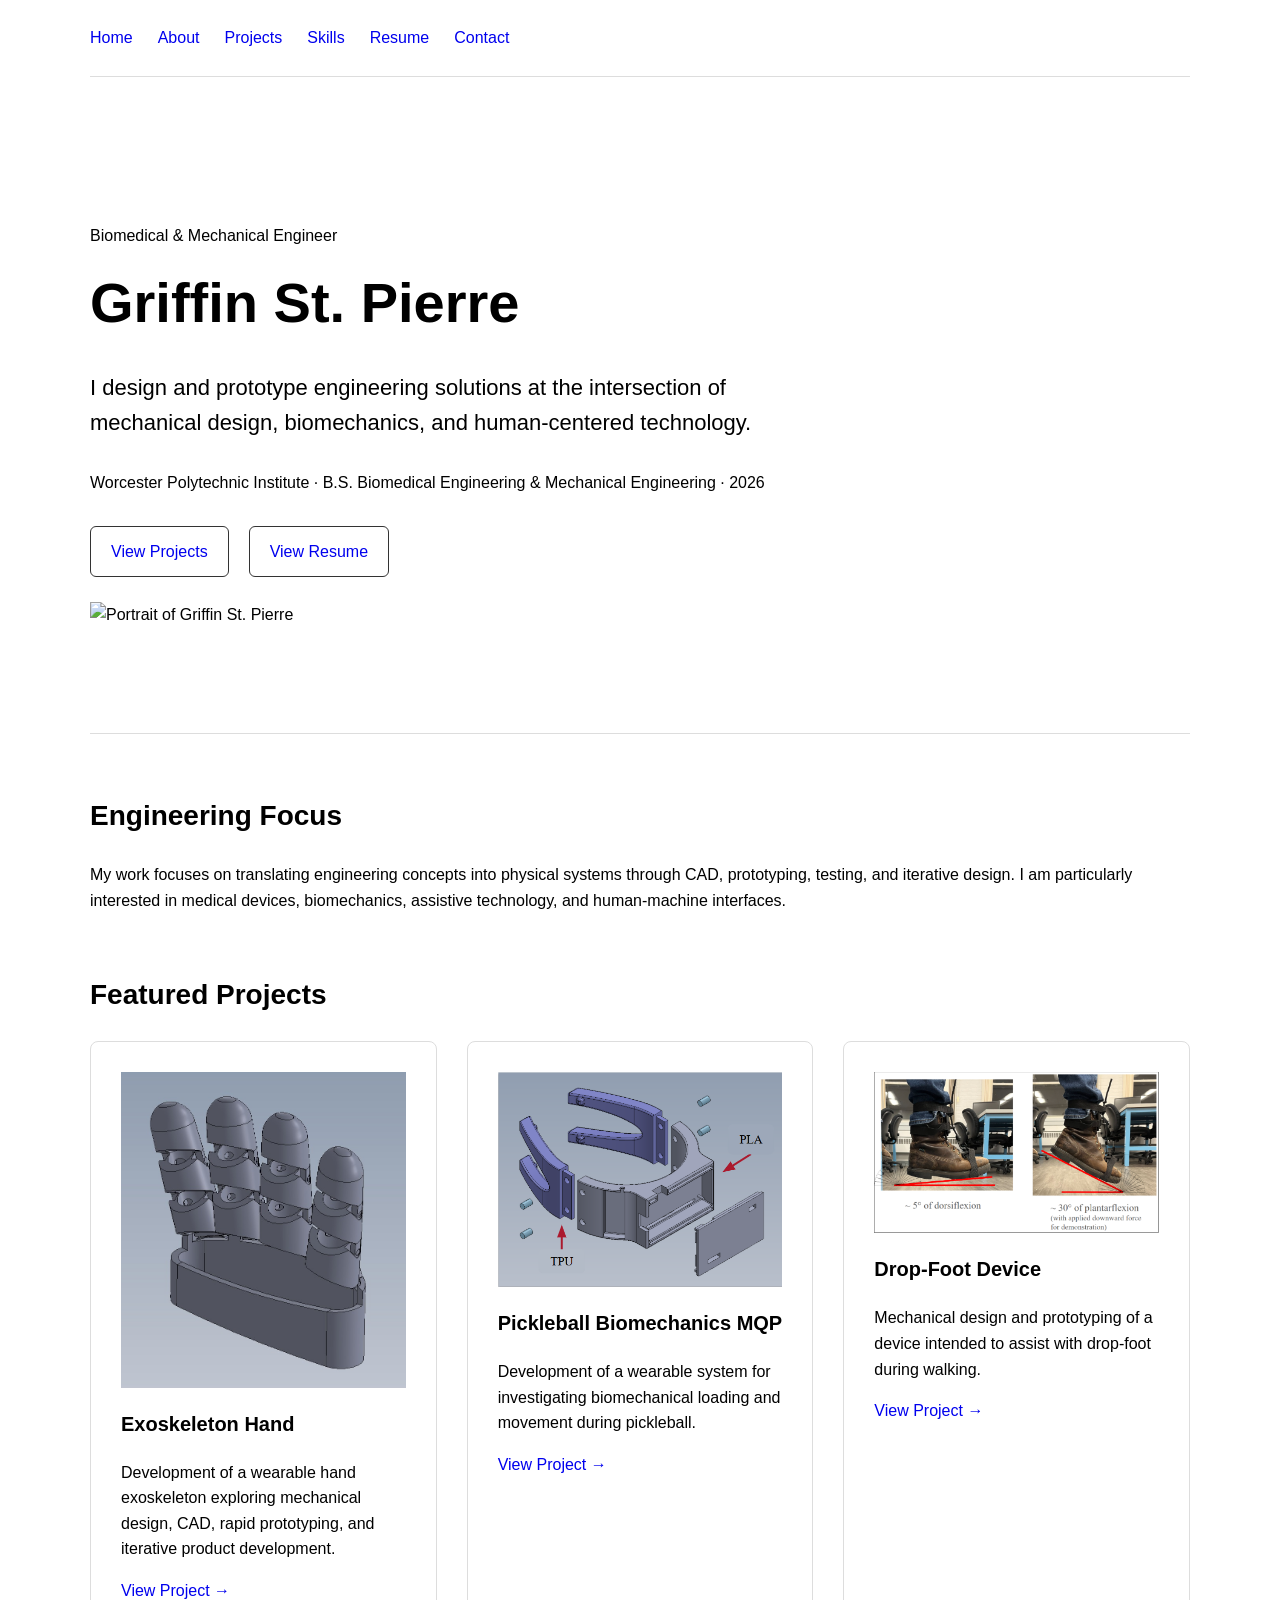
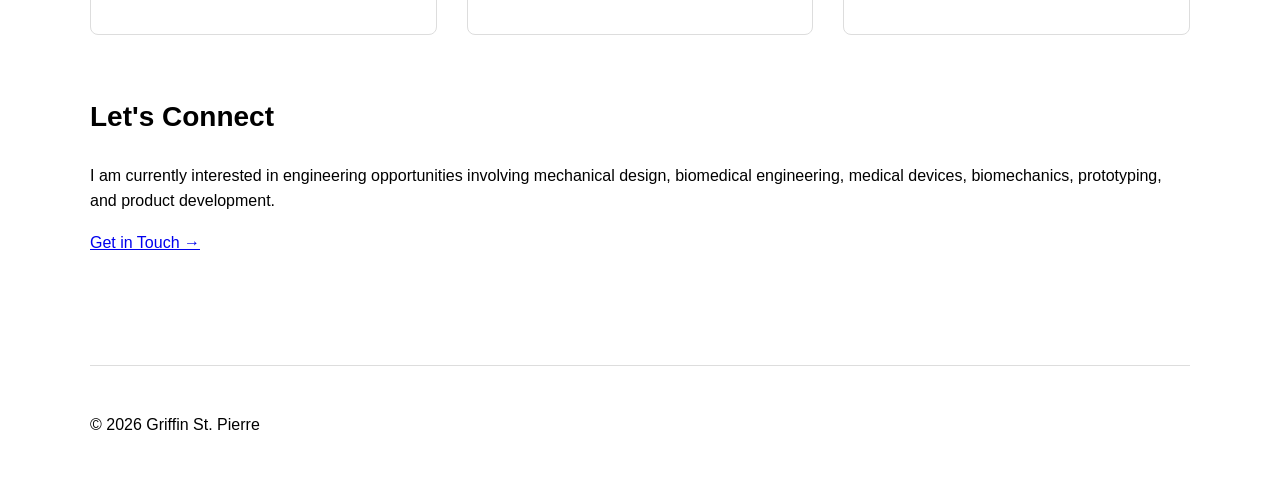
==== index.html @ fc47daeb "Update index.html" ====
<!DOCTYPE html>
<html lang="en">

<head>
    <meta charset="UTF-8">
    <meta name="viewport" content="width=device-width, initial-scale=1.0">

    <title>Griffin St. Pierre | Biomedical & Mechanical Engineer</title>
    
    <link rel="stylesheet" href="css/style.css">
</head>

<body>

    <header>
        <nav>
            <a href="index.html">Home</a>
            <a href="about.html">About</a>
            <a href="projects.html">Projects</a>
            <a href="skills.html">Skills</a>
            <a href="resume.html">Resume</a>
            <a href="contact.html">Contact</a>
        </nav>
    </header>

<main>

<section class="hero">

    <div class="hero-content">

        <p class="eyebrow">
            Biomedical & Mechanical Engineer
        </p>

        <h1>Griffin St. Pierre</h1>

        <p class="hero-description">
            I design and prototype engineering solutions at the intersection
            of mechanical design, biomechanics, and human-centered technology.
        </p>

        <p class="hero-credentials">
            Worcester Polytechnic Institute · B.S. Biomedical Engineering & Mechanical Engineering · 2026
        </p>

        <div class="hero-links">

            <a href="projects.html">
                View Projects
            </a>

            <a href="resume.html">
                View Resume
            </a>

        </div>

    </div>


    <div class="hero-image">

        <img
            src="images/profile.jpg"
            alt="Portrait of Griffin St. Pierre"
        >

    </div>

</section>

    <section>

        <h2>Engineering Focus</h2>

        <p>
            My work focuses on translating engineering concepts into
            physical systems through CAD, prototyping, testing, and
            iterative design. I am particularly interested in medical
            devices, biomechanics, assistive technology, and
            human-machine interfaces.
        </p>

    </section>


    <section>

        <h2>Featured Projects</h2>

        <div class="featured-projects">

            <article>
                
    <img
        src="images/exoskeleton/exoskeleton-overview.jpg"
        alt="3D-printed hand exoskeleton prototype"
    >
                
                <h3>Exoskeleton Hand</h3>

                <p>
                    Development of a wearable hand exoskeleton exploring
                    mechanical design, CAD, rapid prototyping, and
                    iterative product development.
                </p>

                <a href="projects/exoskeleton.html">
                    View Project →
                </a>

            </article>


            <article>

    <img
        src="images/MQP/mqp-heel-cuff-cad.png"
        alt="3D-printed heel cuff prototype"
    >

                <h3>Pickleball Biomechanics MQP</h3>

                <p>
                    Development of a wearable system for investigating
                    biomechanical loading and movement during pickleball.
                </p>

                <a href="projects/mqp.html">
                    View Project →
                </a>

            </article>


            <article>

    <img
        src="images/drop-foot/drop-foot-testing.png"
        alt="3D-printed drop-foot housing prototype"
    >
                
                <h3>Drop-Foot Device</h3>

                <p>
                    Mechanical design and prototyping of a device intended
                    to assist with drop-foot during walking.
                </p>

                <a href="projects/drop-foot.html">
                    View Project →
                </a>

            </article>

        </div>

    </section>


    <section>

        <h2>Let's Connect</h2>

        <p>
            I am currently interested in engineering opportunities involving
            mechanical design, biomedical engineering, medical devices,
            biomechanics, prototyping, and product development.
        </p>

        <a href="contact.html">
            Get in Touch →
        </a>

    </section>

</main>

    <footer>
        <p>© 2026 Griffin St. Pierre</p>
    </footer>

</body>

</html>
---- css/style.css ----
/* =========================
   Base Styles
   ========================= */

body {
    font-family: Arial, sans-serif;
    max-width: 1100px;
    margin: 0 auto;
    padding: 0 30px;
    line-height: 1.6;
}


/* =========================
   Navigation
   ========================= */

nav {
    display: flex;
    align-items: center;
    gap: 25px;
    padding: 25px 0;
    border-bottom: 1px solid #ddd;
}

nav a {
    text-decoration: none;
    font-weight: 500;
}

nav a:hover {
    text-decoration: underline;
}


/* =========================
   Main Content
   ========================= */

main {
    padding: 50px 0;
}

section {
    margin-bottom: 60px;
}


/* =========================
   Typography
   ========================= */

h1 {
    font-size: 42px;
    margin-bottom: 10px;
}

h2 {
    font-size: 28px;
    margin-top: 40px;
}

h3 {
    font-size: 20px;
    margin-top: 30px;
}


/* =========================
   Images
   ========================= */

img {
    max-width: 100%;
    height: auto;
    display: block;
    margin: 25px 0;
}


/* =========================
   Footer
   ========================= */

footer {
    padding: 30px 0;
    border-top: 1px solid #ddd;
}

/* =========================
   Project Grid
   ========================= */

.project-grid {
    display: grid;
    grid-template-columns: repeat(3, minmax(0, 1fr));
    gap: 30px;
    margin-top: 30px;
}

.project-grid article {
    border: 1px solid #ddd;
    border-radius: 8px;
    padding: 30px;
    margin: 0;
}

/* =========================
   Responsive Project Grid
   ========================= */

@media (max-width: 800px) {

    nav {
        flex-wrap: wrap;
        gap: 15px;
    }

    .project-grid,
    .featured-projects {
        grid-template-columns: 1fr;
    }

    .project-hero {
        padding: 30px 0 50px 0; 
    }
   
    .project-details {
        grid-template-columns: 1fr 1fr;   
    }
   
}

/* =========================
   Homepage Hero
   ========================= */

.hero {
    padding: 80px 0;
    border-bottom: 1px solid #ddd;
}

.eyebrow {
    font-size: 16px;
    margin-bottom: 10px;
}

.hero h1 {
    font-size: 56px;
    margin: 0 0 20px 0;
}

.hero-description {
    max-width: 700px;
    font-size: 22px;
    margin-bottom: 30px;
}

.hero-credentials {
    font-size: 16px;
    margin-bottom: 30px;
}

.hero-links {
    display: flex;
    gap: 20px;
}

.hero-links a {
    text-decoration: none;
    padding: 12px 20px;
    border: 1px solid #333;
    border-radius: 6px;
}

/* =========================
   Featured Projects
   ========================= */

.featured-projects {
    display: grid;
    grid-template-columns: repeat(3, minmax(0, 1fr));
    gap: 30px;
}

.featured-projects article {
    padding: 30px;
    border: 1px solid #ddd;
    border-radius: 8px;
    margin: 0;
}

.featured-projects h3 {
    margin-top: 0;
}

.featured-projects a {
    text-decoration: none;
}

.featured-projects img {
    width: 100%;
    height: auto;
    margin: 0 0 20px 0;
}

/* =========================
   About Page
   ========================= */

.about-intro {
    max-width: 800px;
    font-size: 22px;
}

/* =========================
   Project Hero
   ========================= */

.project-hero {
    padding: 50px 0 70px 0;
    border-bottom: 1px solid #ddd;
    margin-bottom: 60px;
}

.project-hero-text {
    max-width: 800px;
}

.project-intro {
    max-width: 800px;
    font-size: 21px;
}

.project-hero img {
    max-width: 750px;
    width: 100%;
    height: auto;
    margin: 40px 0 0 0;
}

/* =========================
   Project Details
   ========================= */

.project-details {
    display: grid;
    grid-template-columns: repeat(4, minmax(0, 1fr));
    gap: 25px;
    padding: 30px 0;
    border-bottom: 1px solid #ddd;
    margin-bottom: 60px;
}

.project-details strong {
    display: block;
    margin-bottom: 5px;
}

.project-details p {
    margin: 0;
}

/* =========================
   Project Figures
   ========================= */

.project-figure {
    margin: 40px auto;
    max-width: 850px;
}

.project-figure img {
    width: 100%;
    height: auto;
    margin: 0;
}

.project-figure figcaption {
    margin-top: 10px;
    font-size: 14px;
}
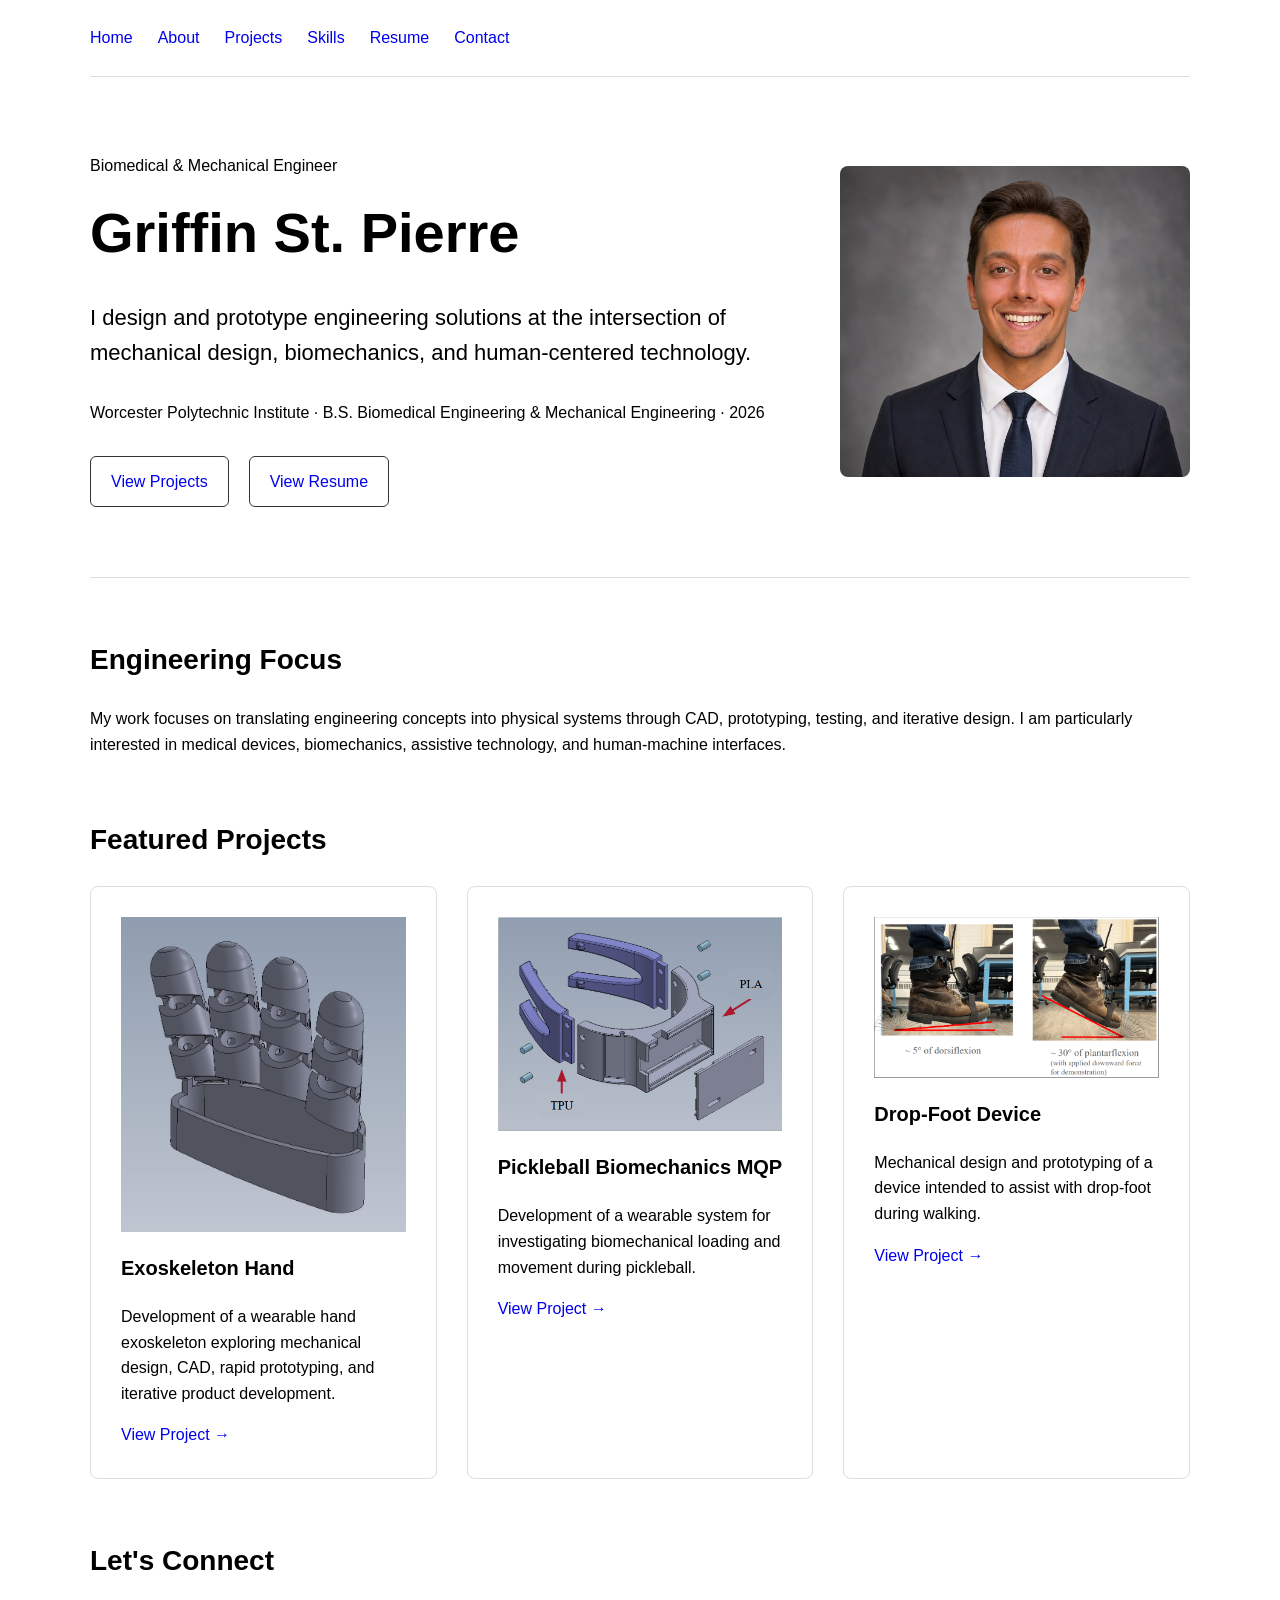
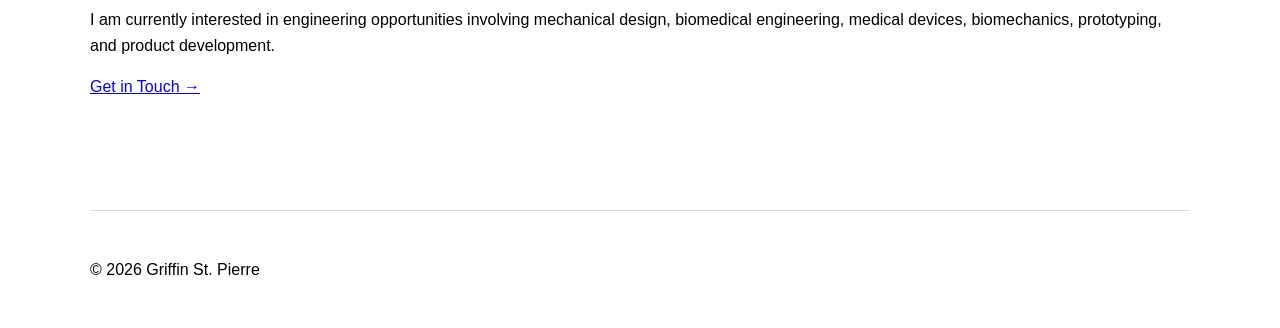
==== commit 12ceb6dc: "Update index.html" ====
--- a/index.html
+++ b/index.html
@@ -62,7 +62,7 @@
     <div class="hero-image">
 
         <img
-            src="images/profile.jpg"
+            src="images/profile.PNG"
             alt="Portrait of Griffin St. Pierre"
         >
 
--- a/css/style.css
+++ b/css/style.css
@@ -38,7 +38,7 @@
    ========================= */
 
 main {
-    padding: 50px 0;
+    padding: 20px 0 50px 0;
 }
 
 section {
@@ -122,13 +122,23 @@
     }
 
     .project-hero {
-        padding: 30px 0 50px 0; 
-    }
-   
+        padding: 30px 0 50px 0;
+    }
+
     .project-details {
-        grid-template-columns: 1fr 1fr;   
-    }
-   
+        grid-template-columns: 1fr 1fr;
+    }
+
+    .hero {
+        grid-template-columns: 1fr;
+        gap: 40px;
+    }
+
+    .hero-image {
+        justify-self: start;
+        max-width: 300px;
+    }
+
 }
 
 /* =========================
@@ -280,3 +290,31 @@
     margin-top: 10px;
     font-size: 14px;
 }
+
+/* =========================
+   Homepage Hero
+   ========================= */
+
+.hero {
+    display: grid;
+    grid-template-columns: 1.3fr 0.7fr;
+    align-items: center;
+    gap: 60px;
+    padding: 40px 0 70px 0;
+}
+
+.hero-content {
+    max-width: 700px;
+}
+
+.hero-image {
+    max-width: 350px;
+    justify-self: end;
+}
+
+.hero-image img {
+    width: 100%;
+    height: auto;
+    margin: 0;
+    border-radius: 8px;
+}
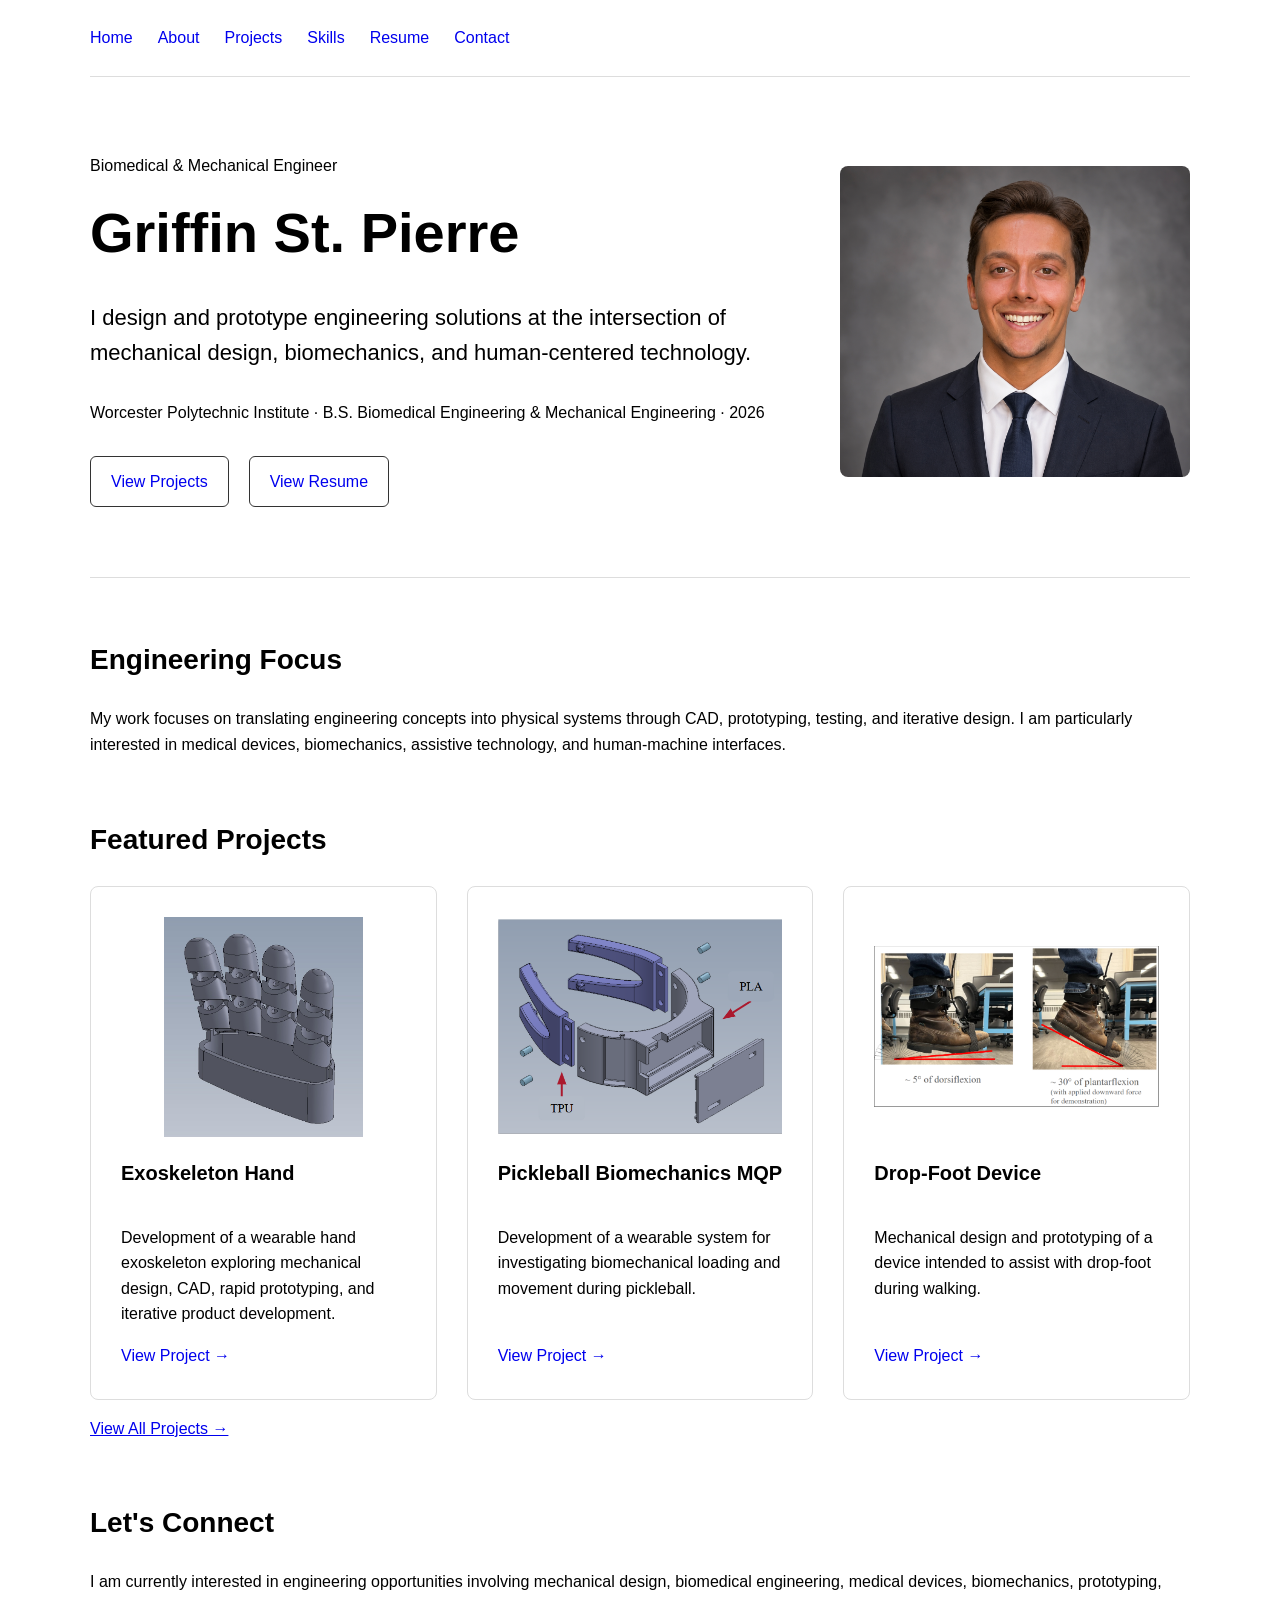
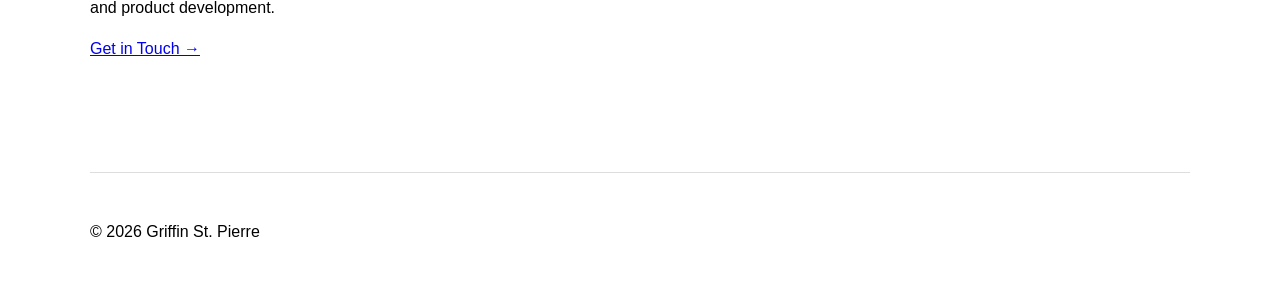
==== commit 2078768e: "Update index.html" ====
--- a/index.html
+++ b/index.html
@@ -6,7 +6,7 @@
     <meta name="viewport" content="width=device-width, initial-scale=1.0">
 
     <title>Griffin St. Pierre | Biomedical & Mechanical Engineer</title>
-    
+
     <link rel="stylesheet" href="css/style.css">
 </head>
 
@@ -23,159 +23,180 @@
         </nav>
     </header>
 
-<main>
-
-<section class="hero">
-
-    <div class="hero-content">
-
-        <p class="eyebrow">
-            Biomedical & Mechanical Engineer
-        </p>
-
-        <h1>Griffin St. Pierre</h1>
-
-        <p class="hero-description">
-            I design and prototype engineering solutions at the intersection
-            of mechanical design, biomechanics, and human-centered technology.
-        </p>
-
-        <p class="hero-credentials">
-            Worcester Polytechnic Institute · B.S. Biomedical Engineering & Mechanical Engineering · 2026
-        </p>
-
-        <div class="hero-links">
-
-            <a href="projects.html">
-                View Projects
+
+    <main>
+
+        <!-- Hero -->
+
+        <section class="hero">
+
+            <div class="hero-content">
+
+                <p class="eyebrow">
+                    Biomedical & Mechanical Engineer
+                </p>
+
+                <h1>Griffin St. Pierre</h1>
+
+                <p class="hero-description">
+                    I design and prototype engineering solutions at the
+                    intersection of mechanical design, biomechanics, and
+                    human-centered technology.
+                </p>
+
+                <p class="hero-credentials">
+                    Worcester Polytechnic Institute · B.S. Biomedical Engineering
+                    & Mechanical Engineering · 2026
+                </p>
+
+                <div class="hero-links">
+
+                    <a href="projects.html">
+                        View Projects
+                    </a>
+
+                    <a href="resume.html">
+                        View Resume
+                    </a>
+
+                </div>
+
+            </div>
+
+
+            <div class="hero-image">
+
+                <img
+                    src="images/profile.PNG"
+                    alt="Portrait of Griffin St. Pierre"
+                >
+
+            </div>
+
+        </section>
+
+
+        <!-- Engineering Focus -->
+
+        <section>
+
+            <h2>Engineering Focus</h2>
+
+            <p>
+                My work focuses on translating engineering concepts into
+                physical systems through CAD, prototyping, testing, and
+                iterative design. I am particularly interested in medical
+                devices, biomechanics, assistive technology, and
+                human-machine interfaces.
+            </p>
+
+        </section>
+
+
+        <!-- Featured Projects -->
+
+        <section>
+
+            <h2>Featured Projects</h2>
+
+            <div class="featured-projects">
+
+                <article>
+
+                    <img
+                        src="images/exoskeleton/exoskeleton-overview.jpg"
+                        alt="3D-printed hand exoskeleton prototype"
+                    >
+
+                    <h3>Exoskeleton Hand</h3>
+
+                    <p>
+                        Development of a wearable hand exoskeleton exploring
+                        mechanical design, CAD, rapid prototyping, and
+                        iterative product development.
+                    </p>
+
+                    <a href="projects/exoskeleton.html">
+                        View Project →
+                    </a>
+
+                </article>
+
+
+                <article>
+
+                    <img
+                        src="images/MQP/mqp-heel-cuff-cad.png"
+                        alt="CAD model of a wearable heel-cuff system"
+                    >
+
+                    <h3>Pickleball Biomechanics MQP</h3>
+
+                    <p>
+                        Development of a wearable system for investigating
+                        biomechanical loading and movement during pickleball.
+                    </p>
+
+                    <a href="projects/mqp.html">
+                        View Project →
+                    </a>
+
+                </article>
+
+
+                <article>
+
+                    <img
+                        src="images/drop-foot/drop-foot-testing.png"
+                        alt="3D-printed drop-foot device prototype during testing"
+                    >
+
+                    <h3>Drop-Foot Device</h3>
+
+                    <p>
+                        Mechanical design and prototyping of a device intended
+                        to assist with drop-foot during walking.
+                    </p>
+
+                    <a href="projects/drop-foot.html">
+                        View Project →
+                    </a>
+
+                </article>
+
+            </div>
+
+
+            <p class="featured-projects-link">
+                <a href="projects.html">
+                    View All Projects →
+                </a>
+            </p>
+
+        </section>
+
+
+        <!-- Contact -->
+
+        <section>
+
+            <h2>Let's Connect</h2>
+
+            <p>
+                I am currently interested in engineering opportunities
+                involving mechanical design, biomedical engineering,
+                medical devices, biomechanics, prototyping, and product
+                development.
+            </p>
+
+            <a href="contact.html">
+                Get in Touch →
             </a>
 
-            <a href="resume.html">
-                View Resume
-            </a>
-
-        </div>
-
-    </div>
-
-
-    <div class="hero-image">
-
-        <img
-            src="images/profile.PNG"
-            alt="Portrait of Griffin St. Pierre"
-        >
-
-    </div>
-
-</section>
-
-    <section>
-
-        <h2>Engineering Focus</h2>
-
-        <p>
-            My work focuses on translating engineering concepts into
-            physical systems through CAD, prototyping, testing, and
-            iterative design. I am particularly interested in medical
-            devices, biomechanics, assistive technology, and
-            human-machine interfaces.
-        </p>
-
-    </section>
-
-
-    <section>
-
-        <h2>Featured Projects</h2>
-
-        <div class="featured-projects">
-
-            <article>
-                
-    <img
-        src="images/exoskeleton/exoskeleton-overview.jpg"
-        alt="3D-printed hand exoskeleton prototype"
-    >
-                
-                <h3>Exoskeleton Hand</h3>
-
-                <p>
-                    Development of a wearable hand exoskeleton exploring
-                    mechanical design, CAD, rapid prototyping, and
-                    iterative product development.
-                </p>
-
-                <a href="projects/exoskeleton.html">
-                    View Project →
-                </a>
-
-            </article>
-
-
-            <article>
-
-    <img
-        src="images/MQP/mqp-heel-cuff-cad.png"
-        alt="3D-printed heel cuff prototype"
-    >
-
-                <h3>Pickleball Biomechanics MQP</h3>
-
-                <p>
-                    Development of a wearable system for investigating
-                    biomechanical loading and movement during pickleball.
-                </p>
-
-                <a href="projects/mqp.html">
-                    View Project →
-                </a>
-
-            </article>
-
-
-            <article>
-
-    <img
-        src="images/drop-foot/drop-foot-testing.png"
-        alt="3D-printed drop-foot housing prototype"
-    >
-                
-                <h3>Drop-Foot Device</h3>
-
-                <p>
-                    Mechanical design and prototyping of a device intended
-                    to assist with drop-foot during walking.
-                </p>
-
-                <a href="projects/drop-foot.html">
-                    View Project →
-                </a>
-
-            </article>
-
-        </div>
-
-    </section>
-
-
-    <section>
-
-        <h2>Let's Connect</h2>
-
-        <p>
-            I am currently interested in engineering opportunities involving
-            mechanical design, biomedical engineering, medical devices,
-            biomechanics, prototyping, and product development.
-        </p>
-
-        <a href="contact.html">
-            Get in Touch →
-        </a>
-
-    </section>
-
-</main>
+        </section>
+
+    </main>
+
 
     <footer>
         <p>© 2026 Griffin St. Pierre</p>
--- a/css/style.css
+++ b/css/style.css
@@ -198,6 +198,8 @@
     border: 1px solid #ddd;
     border-radius: 8px;
     margin: 0;
+    display: flex;
+    flex-direction: column;
 }
 
 .featured-projects h3 {
@@ -210,8 +212,13 @@
 
 .featured-projects img {
     width: 100%;
-    height: auto;
+    height: 220px;
+    object-fit: contain;
     margin: 0 0 20px 0;
+}
+
+.featured-projects article a {
+    margin-top: auto;
 }
 
 /* =========================
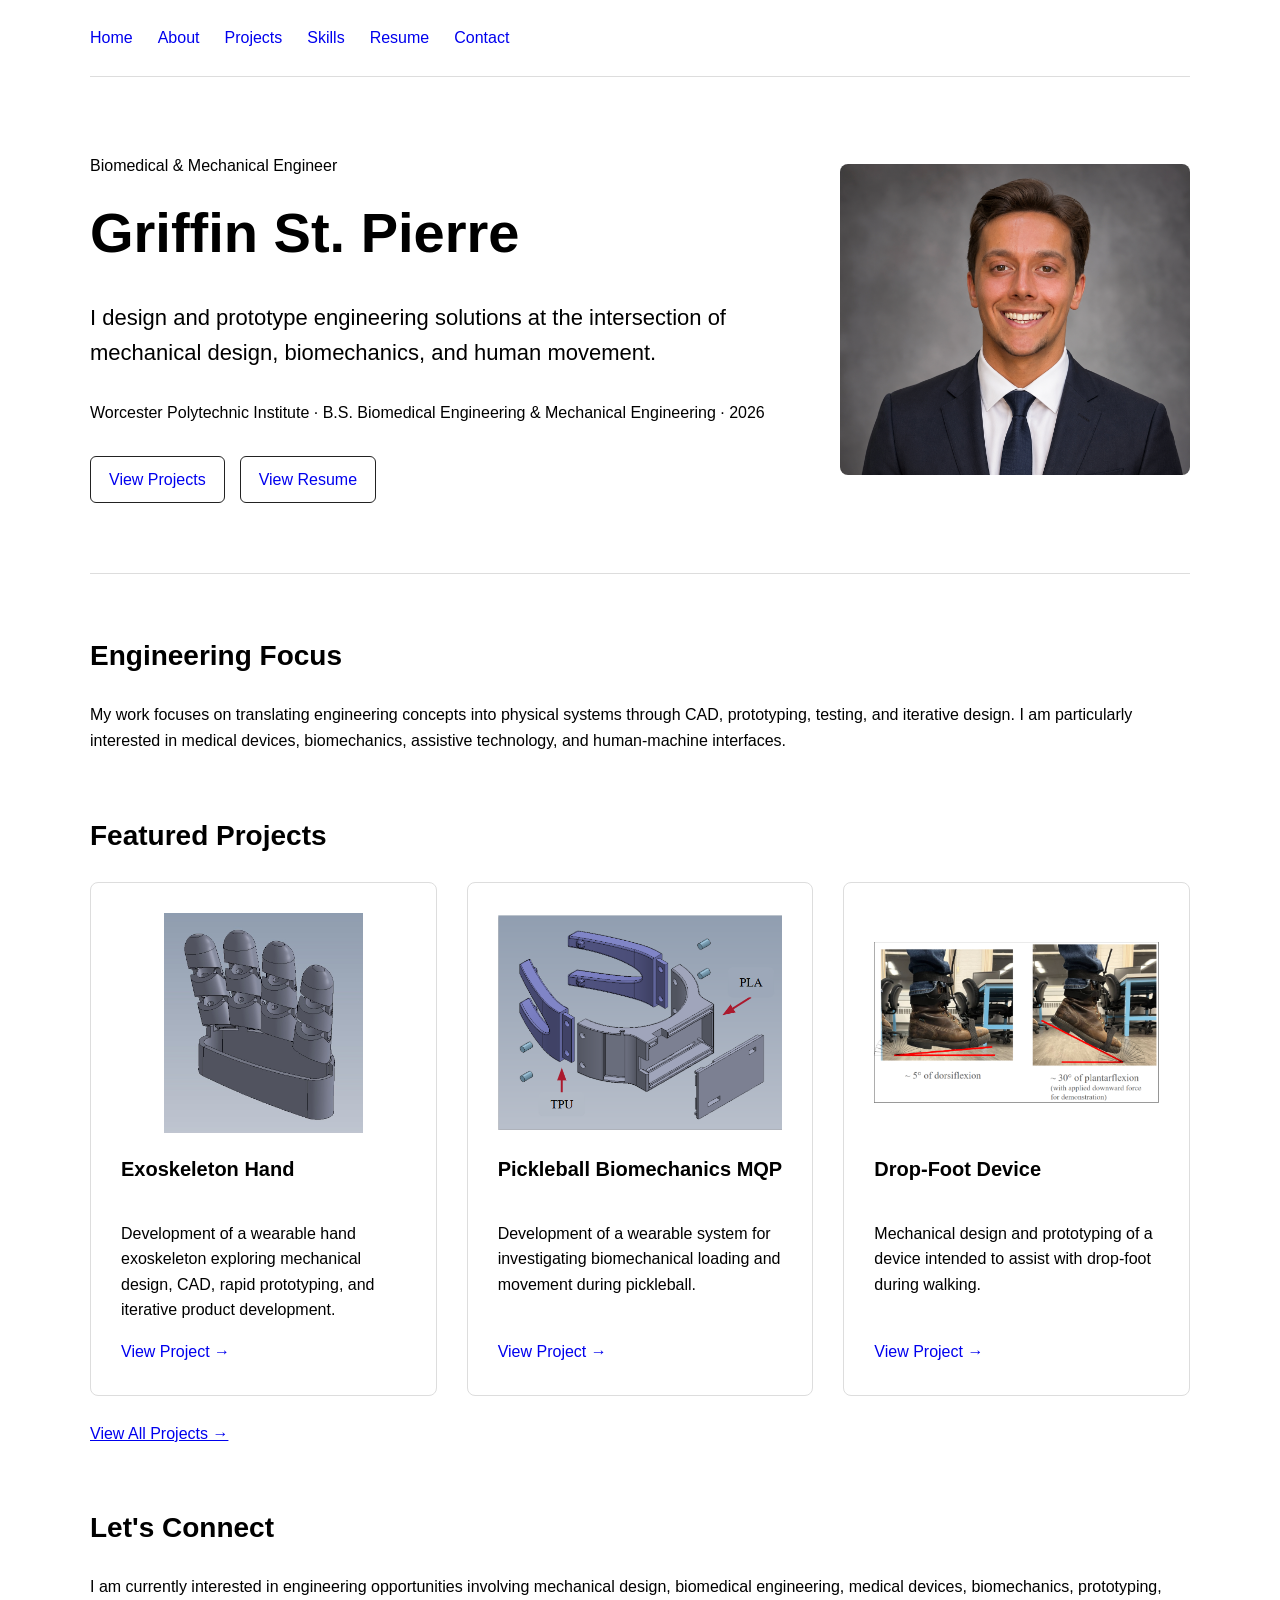
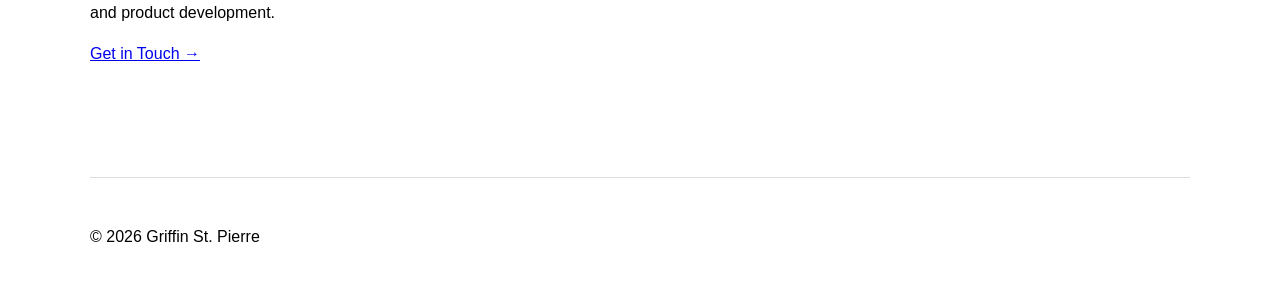
==== commit 0b859945: "Update index.html" ====
--- a/index.html
+++ b/index.html
@@ -39,9 +39,7 @@
                 <h1>Griffin St. Pierre</h1>
 
                 <p class="hero-description">
-                    I design and prototype engineering solutions at the
-                    intersection of mechanical design, biomechanics, and
-                    human-centered technology.
+                    I design and prototype engineering solutions at the intersection of mechanical design, biomechanics, and human movement.
                 </p>
 
                 <p class="hero-credentials">
--- a/css/style.css
+++ b/css/style.css
@@ -26,6 +26,7 @@
 nav a {
     text-decoration: none;
     font-weight: 500;
+    font-size: 16px;
 }
 
 nav a:hover {
@@ -87,6 +88,7 @@
     border-top: 1px solid #ddd;
 }
 
+
 /* =========================
    Project Grid
    ========================= */
@@ -105,49 +107,34 @@
     margin: 0;
 }
 
-/* =========================
-   Responsive Project Grid
-   ========================= */
-
-@media (max-width: 800px) {
-
-    nav {
-        flex-wrap: wrap;
-        gap: 15px;
-    }
-
-    .project-grid,
-    .featured-projects {
-        grid-template-columns: 1fr;
-    }
-
-    .project-hero {
-        padding: 30px 0 50px 0;
-    }
-
-    .project-details {
-        grid-template-columns: 1fr 1fr;
-    }
-
-    .hero {
-        grid-template-columns: 1fr;
-        gap: 40px;
-    }
-
-    .hero-image {
-        justify-self: start;
-        max-width: 300px;
-    }
-
-}
 
 /* =========================
    Homepage Hero
    ========================= */
 
 .hero {
-    padding: 80px 0;
+    display: grid;
+    grid-template-columns: 1.3fr 0.7fr;
+    align-items: center;
+    gap: 60px;
+    padding: 40px 0 70px 0;
     border-bottom: 1px solid #ddd;
+}
+
+.hero-content {
+    max-width: 700px;
+}
+
+.hero-image {
+    max-width: 350px;
+    justify-self: end;
+}
+
+.hero-image img {
+    width: 100%;
+    height: auto;
+    margin: 0;
+    border-radius: 8px;
 }
 
 .eyebrow {
@@ -173,15 +160,21 @@
 
 .hero-links {
     display: flex;
-    gap: 20px;
+    gap: 15px;
+    margin-top: 10px;
 }
 
 .hero-links a {
     text-decoration: none;
-    padding: 12px 20px;
-    border: 1px solid #333;
+    padding: 10px 18px;
+    border: 1px solid #222;
     border-radius: 6px;
 }
+
+.hero-links a:hover {
+    background: #f5f5f5;
+}
+
 
 /* =========================
    Featured Projects
@@ -204,10 +197,6 @@
 
 .featured-projects h3 {
     margin-top: 0;
-}
-
-.featured-projects a {
-    text-decoration: none;
 }
 
 .featured-projects img {
@@ -219,7 +208,13 @@
 
 .featured-projects article a {
     margin-top: auto;
-}
+    text-decoration: none;
+}
+
+.featured-projects-link {
+    margin-top: 25px;
+}
+
 
 /* =========================
    About Page
@@ -229,6 +224,7 @@
     max-width: 800px;
     font-size: 22px;
 }
+
 
 /* =========================
    Project Hero
@@ -255,6 +251,7 @@
     height: auto;
     margin: 40px 0 0 0;
 }
+
 
 /* =========================
    Project Details
@@ -278,6 +275,7 @@
     margin: 0;
 }
 
+
 /* =========================
    Project Figures
    ========================= */
@@ -298,30 +296,48 @@
     font-size: 14px;
 }
 
-/* =========================
-   Homepage Hero
-   ========================= */
-
-.hero {
-    display: grid;
-    grid-template-columns: 1.3fr 0.7fr;
-    align-items: center;
-    gap: 60px;
-    padding: 40px 0 70px 0;
-}
-
-.hero-content {
-    max-width: 700px;
-}
-
-.hero-image {
-    max-width: 350px;
-    justify-self: end;
-}
-
-.hero-image img {
-    width: 100%;
-    height: auto;
-    margin: 0;
-    border-radius: 8px;
-}
+
+/* =========================
+   Responsive Layout
+   ========================= */
+
+@media (max-width: 800px) {
+
+    nav {
+        flex-wrap: wrap;
+        gap: 15px;
+    }
+
+    .project-grid,
+    .featured-projects {
+        grid-template-columns: 1fr;
+    }
+
+    .project-hero {
+        padding: 30px 0 50px 0;
+    }
+
+    .project-details {
+        grid-template-columns: 1fr 1fr;
+    }
+
+    .hero {
+        grid-template-columns: 1fr;
+        gap: 40px;
+        padding: 30px 0 50px 0;
+    }
+
+    .hero-image {
+        justify-self: start;
+        max-width: 300px;
+    }
+
+    .hero h1 {
+        font-size: 44px;
+    }
+
+    .hero-description {
+        font-size: 20px;
+    }
+
+}
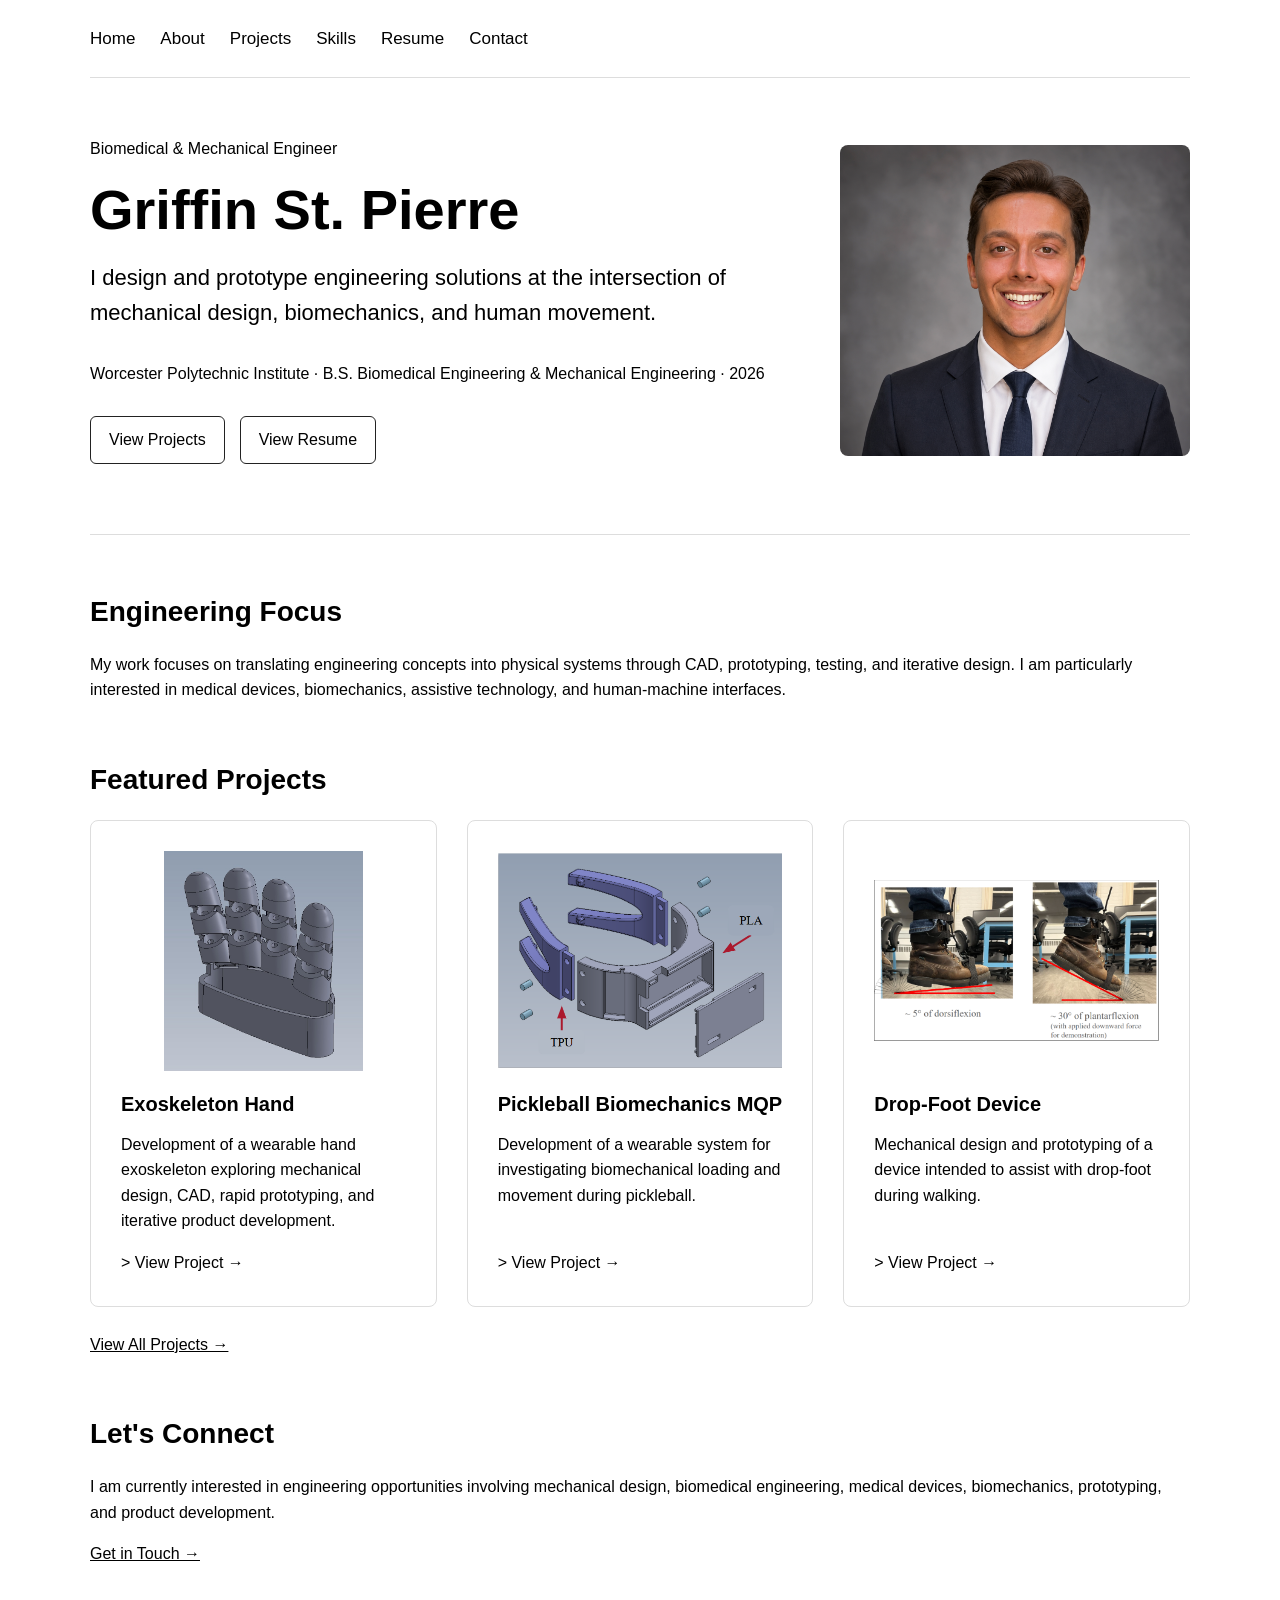
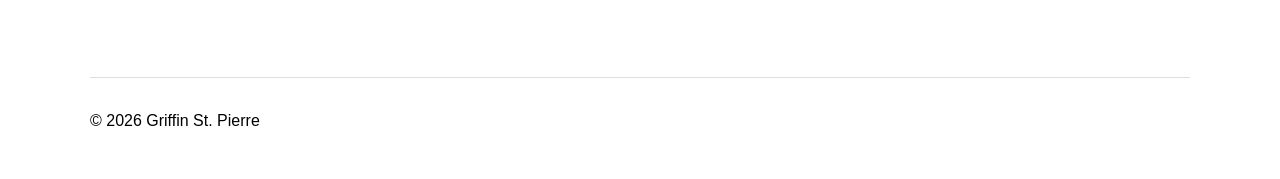
==== commit 637e1e0b: "Update index.html" ====
--- a/index.html
+++ b/index.html
@@ -114,7 +114,7 @@
                         iterative product development.
                     </p>
 
-                    <a href="projects/exoskeleton.html">
+                    <a href="projects/exoskeleton.html" class="arrow-link">>
                         View Project →
                     </a>
 
@@ -135,7 +135,7 @@
                         biomechanical loading and movement during pickleball.
                     </p>
 
-                    <a href="projects/mqp.html">
+                    <a href="projects/mqp.html" class="arrow-link">>
                         View Project →
                     </a>
 
@@ -156,7 +156,7 @@
                         to assist with drop-foot during walking.
                     </p>
 
-                    <a href="projects/drop-foot.html">
+                    <a href="projects/drop-foot.html" class="arrow-link">>
                         View Project →
                     </a>
 
--- a/css/style.css
+++ b/css/style.css
@@ -10,6 +10,14 @@
     line-height: 1.6;
 }
 
+a {
+    color: inherit;
+}
+
+p {
+    margin-top: 0;
+}
+
 
 /* =========================
    Navigation
@@ -26,7 +34,7 @@
 nav a {
     text-decoration: none;
     font-weight: 500;
-    font-size: 16px;
+    font-size: 17px;
 }
 
 nav a:hover {
@@ -53,17 +61,26 @@
 
 h1 {
     font-size: 42px;
-    margin-bottom: 10px;
+    line-height: 1.15;
+    margin: 0 0 25px 0;
 }
 
 h2 {
     font-size: 28px;
+    line-height: 1.2;
     margin-top: 40px;
 }
 
 h3 {
     font-size: 20px;
+    line-height: 1.3;
     margin-top: 30px;
+}
+
+.eyebrow {
+    font-size: 16px;
+    line-height: 1.4;
+    margin: 0 0 18px 0;
 }
 
 
@@ -86,25 +103,6 @@
 footer {
     padding: 30px 0;
     border-top: 1px solid #ddd;
-}
-
-
-/* =========================
-   Project Grid
-   ========================= */
-
-.project-grid {
-    display: grid;
-    grid-template-columns: repeat(3, minmax(0, 1fr));
-    gap: 30px;
-    margin-top: 30px;
-}
-
-.project-grid article {
-    border: 1px solid #ddd;
-    border-radius: 8px;
-    padding: 30px;
-    margin: 0;
 }
 
 
@@ -137,13 +135,9 @@
     border-radius: 8px;
 }
 
-.eyebrow {
-    font-size: 16px;
-    margin-bottom: 10px;
-}
-
 .hero h1 {
     font-size: 56px;
+    line-height: 1.1;
     margin: 0 0 20px 0;
 }
 
@@ -175,6 +169,17 @@
     background: #f5f5f5;
 }
 
+/* =========================
+   Text Links
+   ========================= */
+
+a.arrow-link {
+    text-decoration: underline;
+}
+
+a.arrow-link:hover {
+    text-decoration: none;
+}
 
 /* =========================
    Featured Projects
@@ -196,7 +201,7 @@
 }
 
 .featured-projects h3 {
-    margin-top: 0;
+    margin: 0 0 15px 0;
 }
 
 .featured-projects img {
@@ -217,23 +222,129 @@
 
 
 /* =========================
+   Standard Page Heroes
+   ========================= */
+
+.about-hero,
+.projects-hero,
+.skills-hero,
+.resume-hero,
+.contact-hero {
+    padding: 40px 0 45px 0;
+    border-bottom: 1px solid #ddd;
+}
+
+.about-hero h1,
+.projects-hero h1,
+.skills-hero h1,
+.resume-hero h1,
+.contact-hero h1 {
+    font-size: 42px;
+    line-height: 1.15;
+    margin: 0 0 25px 0;
+}
+
+.about-intro,
+.projects-intro,
+.skills-intro,
+.resume-intro,
+.contact-intro {
+    max-width: 800px;
+    font-size: 21px;
+    line-height: 1.6;
+}
+
+
+/* =========================
    About Page
    ========================= */
 
-.about-intro {
-    max-width: 800px;
-    font-size: 22px;
-}
-
-
-/* =========================
-   Project Hero
+.about-grid {
+    display: grid;
+    grid-template-columns: repeat(2, minmax(0, 1fr));
+    gap: 30px;
+}
+
+.about-card {
+    padding: 30px;
+    border: 1px solid #ddd;
+    border-radius: 8px;
+}
+
+.about-card h2 {
+    margin: 0 0 20px 0;
+}
+
+.about-highlight {
+    padding: 40px;
+    border: 1px solid #ddd;
+    border-radius: 8px;
+    background: #fafafa;
+}
+
+.about-highlight h2 {
+    margin: 0 0 20px 0;
+}
+
+.about-highlight p {
+    max-width: 850px;
+}
+
+.about-bottom {
+    margin-bottom: 20px;
+}
+
+
+/* =========================
+   Projects Page
+   ========================= */
+
+.project-grid {
+    display: grid;
+    grid-template-columns: repeat(3, minmax(0, 1fr));
+    gap: 30px;
+}
+
+.project-grid article {
+    border: 1px solid #ddd;
+    border-radius: 8px;
+    padding: 30px;
+    margin: 0;
+    display: flex;
+    flex-direction: column;
+}
+
+.project-grid img {
+    width: 100%;
+    height: 220px;
+    object-fit: contain;
+    margin: 0 0 20px 0;
+}
+
+.project-grid h2 {
+    font-size: 24px;
+    line-height: 1.25;
+    margin: 0 0 15px 0;
+}
+
+.project-grid article a {
+    margin-top: auto;
+    text-decoration: none;
+}
+
+.project-grid article a:hover {
+    text-decoration: underline;
+}
+
+
+/* =========================
+   Project Detail Pages
    ========================= */
 
 .project-hero {
-    padding: 50px 0 70px 0;
+    padding: 50px 0 40px 0;
     border-bottom: 1px solid #ddd;
-    margin-bottom: 60px;
+    margin-bottom: 20px;
 }
 
 .project-hero-text {
@@ -275,6 +386,19 @@
     margin: 0;
 }
 
+.project-details-tight {
+    margin-top: 0;
+}
+
+
+/* Tighter spacing specifically for the
+   project details immediately following
+   the hero image. */
+
+.project-details-tight {
+    margin-top: -25px;
+}
+
 
 /* =========================
    Project Figures
@@ -296,6 +420,340 @@
     font-size: 14px;
 }
 
+.project-figure-large {
+    max-width: 950px;
+}
+
+
+/* =========================
+   Project Case Study
+   ========================= */
+
+.project-section {
+    max-width: 900px;
+    margin-bottom: 55px;
+}
+
+.project-section > h2 {
+    margin-top: 0;
+    margin-bottom: 20px;
+}
+
+.project-section > h3 {
+    margin-top: 35px;
+    margin-bottom: 10px;
+}
+
+
+/* =========================
+   Project Image Grid
+   ========================= */
+
+.project-image-grid {
+    display: grid;
+    grid-template-columns: repeat(2, minmax(0, 1fr));
+    gap: 30px;
+    margin: 30px 0;
+}
+
+.project-image-grid .project-figure {
+    margin: 0;
+    max-width: none;
+}
+
+.project-image-grid .project-figure img {
+    width: 100%;
+    height: 260px;
+    object-fit: contain;
+}
+
+
+/* =========================
+   Validation Image Grid
+   ========================= */
+
+/* Gives the validation-results figure
+   additional horizontal space while
+   keeping both figures on the same row. */
+
+.validation-image-grid {
+    grid-template-columns: 0.55fr 1.45fr;
+    align-items: start;
+}
+
+.validation-image-grid .project-figure {
+    margin: 0;
+    max-width: none;
+}
+
+.validation-image-grid .project-figure img {
+    width: 100%;
+    height: auto;
+    object-fit: contain;
+}
+
+/* =========================
+   Project Results
+   ========================= */
+
+.project-results {
+    display: grid;
+    grid-template-columns: repeat(3, minmax(0, 1fr));
+    gap: 25px;
+    margin-top: 30px;
+}
+
+.project-results strong {
+    display: block;
+    margin-bottom: 5px;
+}
+
+.project-results p {
+    margin: 0;
+}
+
+.results-followup {
+    margin-top: 2rem;
+}
+
+.project-figure-narrow {
+    max-width: 30%;
+    margin-left: auto;
+    margin-right: auto;
+}
+
+.project-figure-medium {
+    max-width: 750px;
+    margin: 2rem auto;
+}
+
+.project-figure-small {
+    max-width: 500px;
+    margin-left: auto;
+    margin-right: auto;
+}
+
+/* =========================
+   Project Contributions
+   ========================= */
+
+.project-contributions {
+    padding-left: 20px;
+}
+
+.project-contributions li {
+    margin-bottom: 10px;
+}
+
+
+/* =========================
+   Project Highlight
+   ========================= */
+
+.project-highlight {
+    padding: 40px;
+    border: 1px solid #ddd;
+    border-radius: 8px;
+    background: #fafafa;
+    margin-bottom: 55px;
+}
+
+.project-highlight h2 {
+    margin-top: 0;
+}
+
+.project-highlight p {
+    max-width: 850px;
+}
+
+
+/* =========================
+   Project Deliverables
+   ========================= */
+
+.project-deliverables {
+    padding: 40px 0 20px 0;
+    border-top: 1px solid #ddd;
+}
+
+.project-deliverables h2 {
+    margin-top: 0;
+}
+
+.project-links {
+    display: flex;
+    flex-wrap: wrap;
+    gap: 15px;
+    margin-top: 25px;
+}
+
+.project-links a {
+    text-decoration: none;
+    padding: 10px 18px;
+    border: 1px solid #222;
+    border-radius: 6px;
+}
+
+.project-links a:hover {
+    background: #f5f5f5;
+}
+
+
+/* =========================
+   Responsive Project Case Study
+   ========================= */
+
+@media (max-width: 800px) {
+
+    .project-section {
+        margin-bottom: 45px;
+    }
+
+    .project-image-grid {
+        grid-template-columns: 1fr;
+        gap: 20px;
+    }
+
+    .project-image-grid .project-figure img {
+        height: auto;
+    }
+
+    .validation-image-grid {
+        grid-template-columns: 1fr;
+    }
+
+    .project-results {
+        grid-template-columns: 1fr;
+        gap: 20px;
+    }
+
+    .project-highlight {
+        padding: 30px;
+    }
+}
+
+
+/* =========================
+   Skills Page
+   ========================= */
+
+.skills-grid {
+    display: grid;
+    grid-template-columns: repeat(2, minmax(0, 1fr));
+    gap: 30px;
+}
+
+.skill-card {
+    padding: 30px;
+    border: 1px solid #ddd;
+    border-radius: 8px;
+}
+
+.skill-card h2 {
+    font-size: 24px;
+    line-height: 1.25;
+    margin: 0 0 20px 0;
+}
+
+.skill-card ul {
+    margin: 0;
+    padding-left: 20px;
+}
+
+.skill-card li {
+    margin-bottom: 7px;
+}
+
+.skill-card-wide {
+    grid-column: 1 / -1;
+}
+
+
+/* =========================
+   Resume Page
+   ========================= */
+
+.resume-card {
+    max-width: 800px;
+    padding: 35px;
+    border: 1px solid #ddd;
+    border-radius: 8px;
+}
+
+.resume-card h2 {
+    font-size: 28px;
+    margin: 0 0 15px 0;
+}
+
+.resume-links {
+    display: flex;
+    gap: 15px;
+    flex-wrap: wrap;
+    margin-top: 25px;
+}
+
+.resume-links a {
+    text-decoration: none;
+    padding: 10px 18px;
+    border: 1px solid #222;
+    border-radius: 6px;
+}
+
+.resume-links a:hover {
+    background: #f5f5f5;
+}
+
+.resume-updated {
+    margin: 25px 0 0 0;
+    font-size: 14px;
+}
+
+
+/* =========================
+   Contact Page
+   ========================= */
+
+.contact-grid {
+    display: grid;
+    grid-template-columns: repeat(3, minmax(0, 1fr));
+    gap: 30px;
+}
+
+.contact-card {
+    padding: 30px;
+    border: 1px solid #ddd;
+    border-radius: 8px;
+    display: flex;
+    flex-direction: column;
+}
+
+.contact-card h2 {
+    font-size: 24px;
+    line-height: 1.25;
+    margin: 0 0 15px 0;
+}
+
+.contact-card p {
+    margin: 0 0 20px 0;
+}
+
+.contact-card a {
+    margin-top: auto;
+    text-decoration: none;
+}
+
+.contact-card a:hover {
+    text-decoration: underline;
+}
+
+.contact-bottom {
+    margin-bottom: 20px;
+}
+
+.contact-bottom h2 {
+    margin-top: 0;
+}
+
 
 /* =========================
    Responsive Layout
@@ -309,8 +767,18 @@
     }
 
     .project-grid,
-    .featured-projects {
+    .featured-projects,
+    .contact-grid {
         grid-template-columns: 1fr;
+    }
+
+    .skills-grid,
+    .about-grid {
+        grid-template-columns: 1fr;
+    }
+
+    .skill-card-wide {
+        grid-column: auto;
     }
 
     .project-hero {
@@ -319,6 +787,10 @@
 
     .project-details {
         grid-template-columns: 1fr 1fr;
+    }
+
+    .project-details-tight {
+        margin-top: -15px;
     }
 
     .hero {
@@ -340,4 +812,32 @@
         font-size: 20px;
     }
 
-}
+    .about-hero,
+    .projects-hero,
+    .skills-hero,
+    .resume-hero,
+    .contact-hero {
+        padding: 30px 0 40px 0;
+    }
+
+    .about-hero h1,
+    .projects-hero h1,
+    .skills-hero h1,
+    .resume-hero h1,
+    .contact-hero h1 {
+        font-size: 42px;
+    }
+
+    .about-intro,
+    .projects-intro,
+    .skills-intro,
+    .resume-intro,
+    .contact-intro {
+        font-size: 20px;
+    }
+
+    .about-highlight,
+    .resume-card {
+        padding: 30px;
+    }
+}
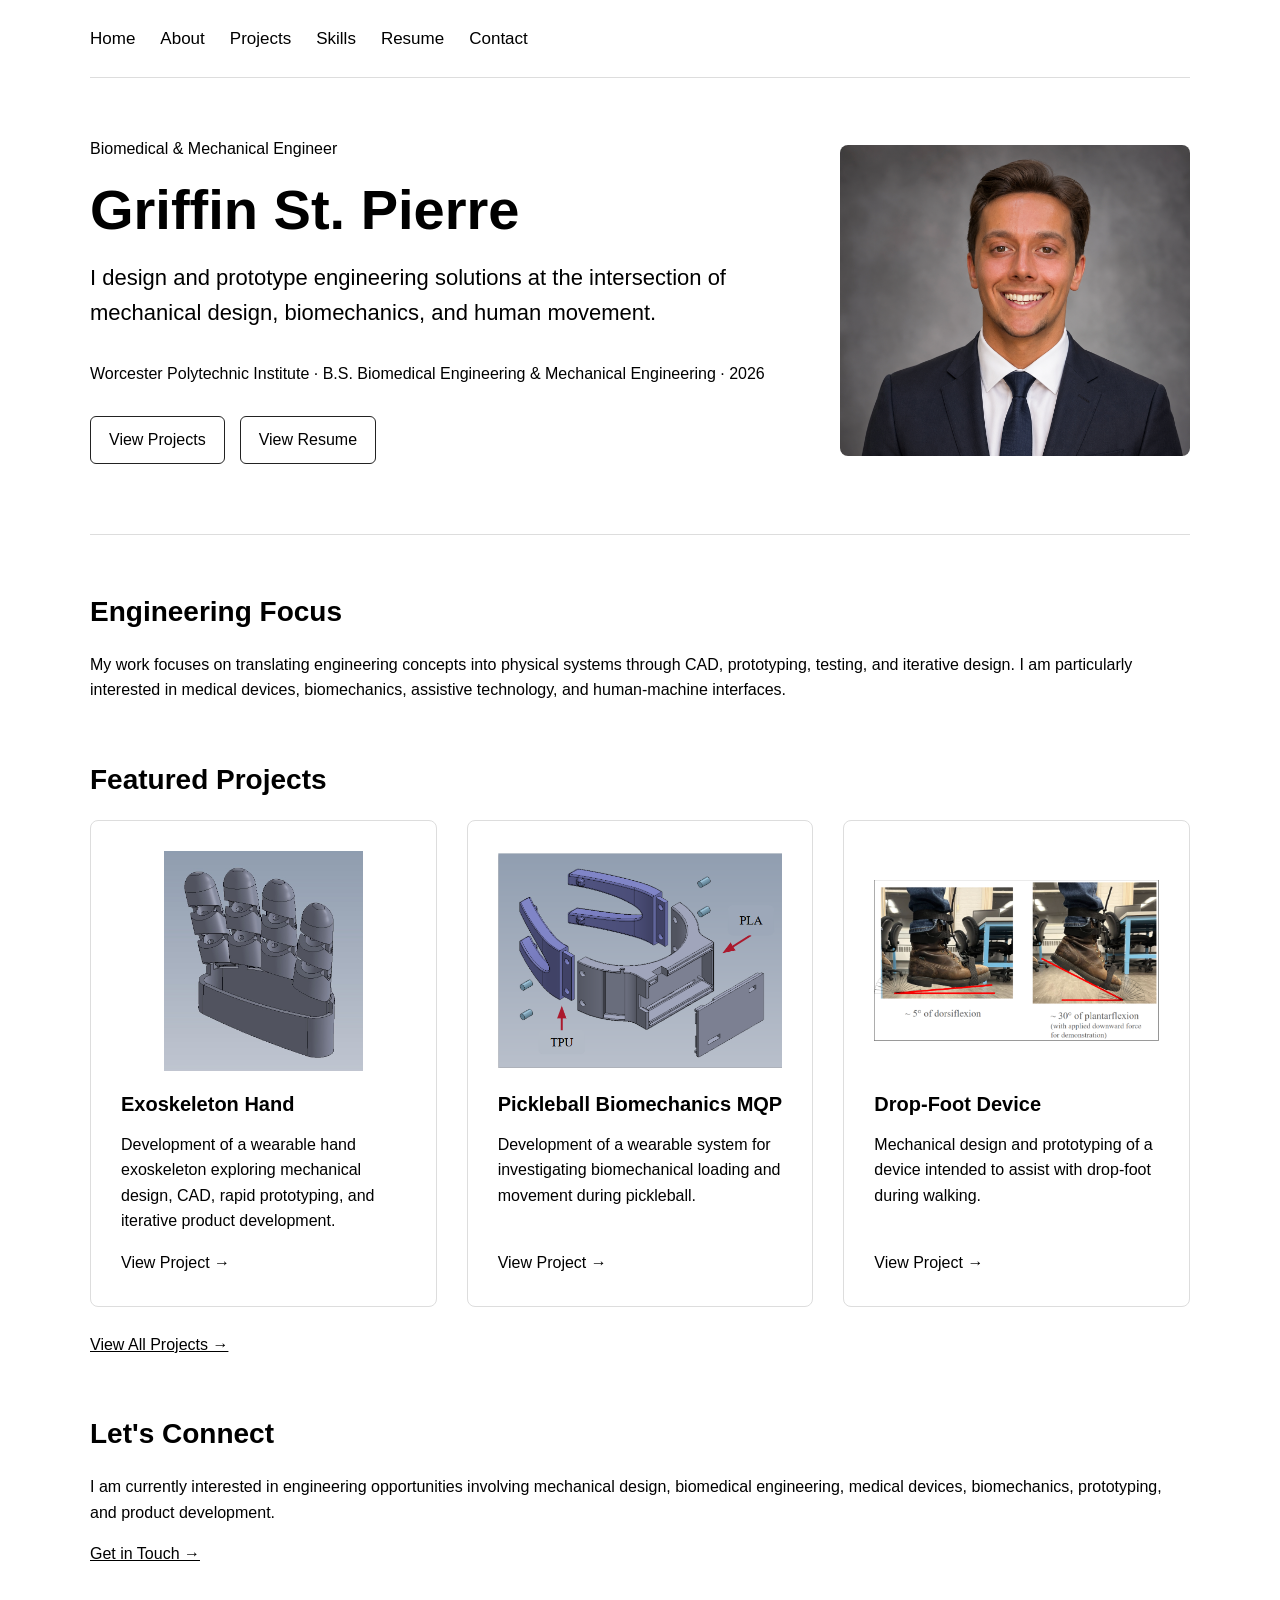
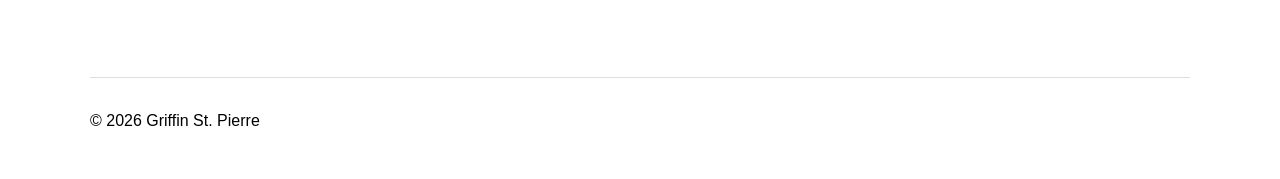
==== commit 2984912b: "Update index.html" ====
--- a/index.html
+++ b/index.html
@@ -114,7 +114,7 @@
                         iterative product development.
                     </p>
 
-                    <a href="projects/exoskeleton.html" class="arrow-link">>
+                    <a href="projects/exoskeleton.html" class="arrow-link">
                         View Project →
                     </a>
 
@@ -135,7 +135,7 @@
                         biomechanical loading and movement during pickleball.
                     </p>
 
-                    <a href="projects/mqp.html" class="arrow-link">>
+                    <a href="projects/mqp.html" class="arrow-link">
                         View Project →
                     </a>
 
@@ -156,7 +156,7 @@
                         to assist with drop-foot during walking.
                     </p>
 
-                    <a href="projects/drop-foot.html" class="arrow-link">>
+                    <a href="projects/drop-foot.html" class="arrow-link">
                         View Project →
                     </a>
 
